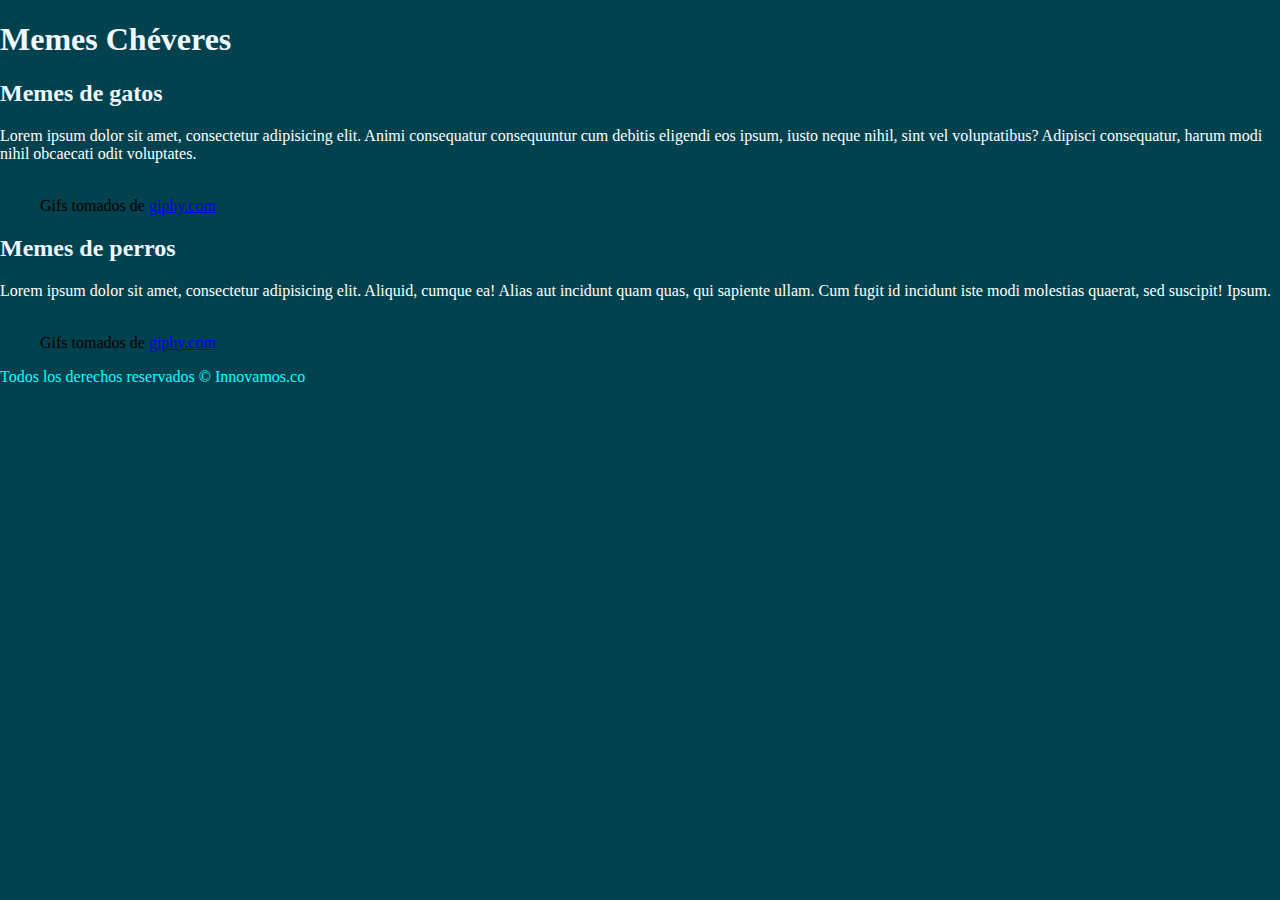
==== index.html @ ec8b159c "Primer commit curso HTML y CSS" ====
<!doctype html>
<html lang="es">
<head>
    <meta charset="UTF-8">
    <meta name="viewport"
          content="width=device-width, user-scalable=no, initial-scale=1.0, maximum-scale=1.0, minimum-scale=1.0">
    <meta http-equiv="X-UA-Compatible" content="ie=edge">
    <link rel="stylesheet" href="css/styles.css">
    <title>Fista de gifs</title>
</head>
<body>

<header>
<h1>Memes Chéveres</h1>
</header>

<main id="main">

    <section>
        <article>
            <header>
                <h2>Memes de gatos</h2>
            </header>
            <p>
                Lorem ipsum dolor sit amet, consectetur adipisicing elit. Animi consequatur consequuntur
                cum debitis eligendi eos ipsum, iusto neque nihil, sint vel voluptatibus? Adipisci consequatur,
                harum modi nihil obcaecati odit voluptates.
            </p>

            <figure>

                <img src="https://media.giphy.com/media/S3iIdbIuYNK588i8AT/giphy.gif" alt="">
                <img src="https://media.giphy.com/media/3ejmJGgVZrsbe/giphy.gif" alt="">
                <img src="https://media.giphy.com/media/HhNaLrTv7EgSs/giphy.gif" alt="">
                <img src="https://media.giphy.com/media/o3KnXAHIqsVcQ/giphy.gif" alt="">
                <img src="https://media.giphy.com/media/dad1XQLzX7asU/giphy.gif" alt="">
                <img src="https://media.giphy.com/media/11HycOC0lRrS5q/giphy.gif" alt="">


                <figcaption>
                    Gifs tomados de <a href="https://giphy.com/search/memes-de-gatos">giphy.com</a>
                </figcaption>
            </figure>

        </article>
    </section>


    <section>
        <article>
            <header>
                <h2>Memes de perros</h2>
            </header>
            <p>
                Lorem ipsum dolor sit amet, consectetur adipisicing elit. Aliquid, cumque
                ea! Alias aut incidunt quam quas,
                qui sapiente ullam. Cum fugit id incidunt iste modi molestias quaerat,
                sed suscipit! Ipsum.
            </p>

            <figure>

                <img src="https://media.giphy.com/media/HRsy1HOyJ19dK/giphy.gif" alt="">
                <img src="https://media.giphy.com/media/M9C8PHLkh0hQxraaLG/giphy.gif" alt="">
                <img src="https://media.giphy.com/media/aFTt8wvDtqKCQ/giphy.gif" alt="">
                <img src="https://media.giphy.com/media/wE63f26x4nlYY/giphy.gif" alt="">
                <img src="https://media.giphy.com/media/TAuI4vAYY3DMs/giphy.gif" alt="">
                <img src=https://media.giphy.com/media/S2S0ZDytY6yDm/giphy.gif" alt="">

                <figcaption>
                    Gifs tomados de <a href="https://giphy.com/search/memes-de-perros">giphy.com</a>

                </figcaption>
            </figure>

        </article>
    </section>

</main>

<footer>
<p>Todos los derechos reservados &copy; Innovamos.co</p>
</footer>

</body>
</html>
---- css/styles.css ----
body{
    margin: 0;
    padding: 0;
    background: #02424f;
}

header{
    color: aliceblue;
}

article p{
    color: #fff;
}

footer p{
    color: aqua;
}
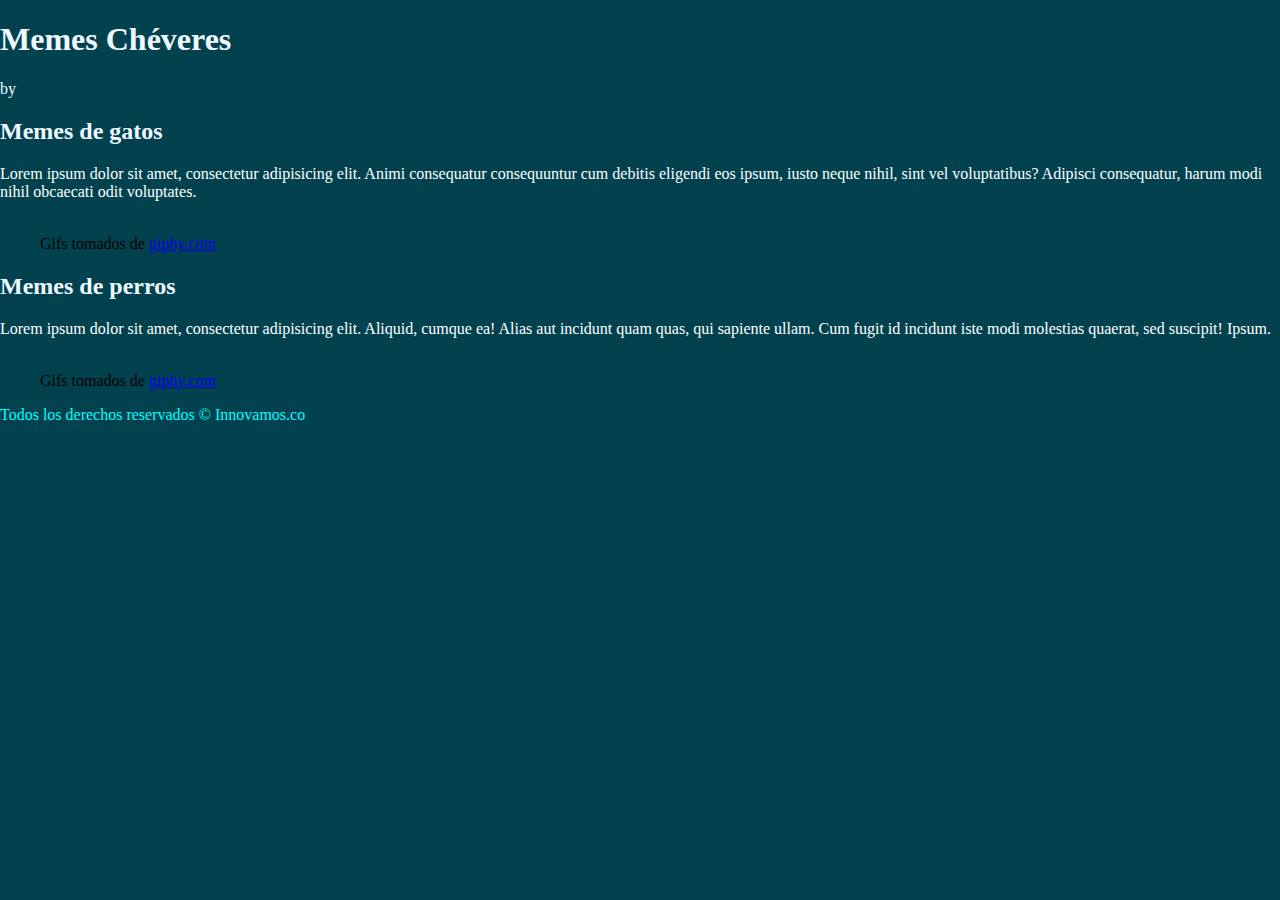
==== commit c6485274: "Uso básico de JS y CSS" ====
--- a/index.html
+++ b/index.html
@@ -12,6 +12,8 @@
 
 <header>
 <h1>Memes Chéveres</h1>
+
+    by <span id="nombre"></span>
 </header>
 
 <main id="main">
@@ -82,5 +84,6 @@
 <p>Todos los derechos reservados &copy; Innovamos.co</p>
 </footer>
 
+<script src="js/scripts.js"></script>
 </body>
 </html>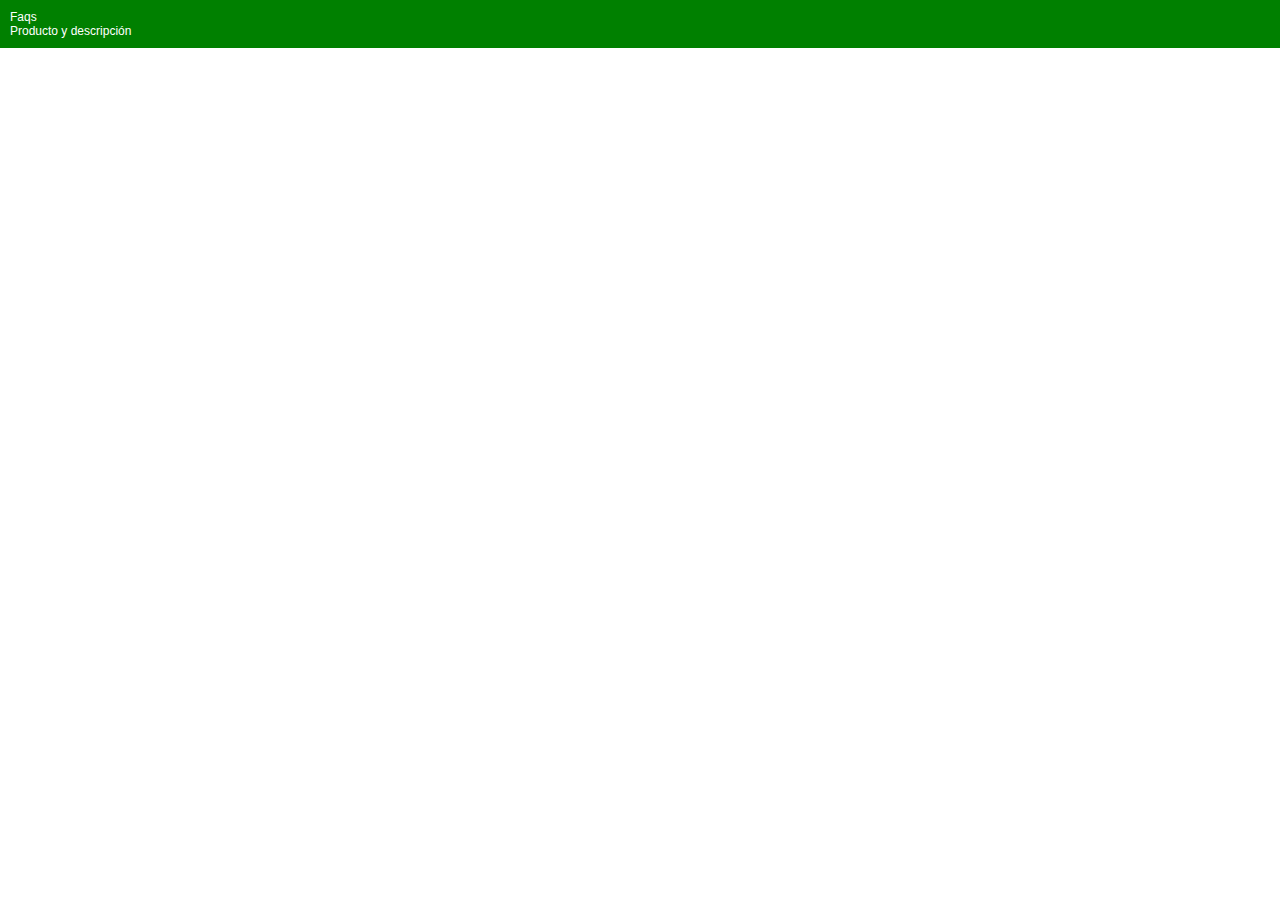
==== commit cb1a128d: "Iniciando navbar" ====
--- a/index.html
+++ b/index.html
@@ -6,84 +6,20 @@
           content="width=device-width, user-scalable=no, initial-scale=1.0, maximum-scale=1.0, minimum-scale=1.0">
     <meta http-equiv="X-UA-Compatible" content="ie=edge">
     <link rel="stylesheet" href="css/styles.css">
-    <title>Fista de gifs</title>
+    <title>Document</title>
 </head>
 <body>
 
-<header>
-<h1>Memes Chéveres</h1>
+<!--Navbar-->
 
-    by <span id="nombre"></span>
-</header>
-
-<main id="main">
-
-    <section>
-        <article>
-            <header>
-                <h2>Memes de gatos</h2>
-            </header>
-            <p>
-                Lorem ipsum dolor sit amet, consectetur adipisicing elit. Animi consequatur consequuntur
-                cum debitis eligendi eos ipsum, iusto neque nihil, sint vel voluptatibus? Adipisci consequatur,
-                harum modi nihil obcaecati odit voluptates.
-            </p>
-
-            <figure>
-
-                <img src="https://media.giphy.com/media/S3iIdbIuYNK588i8AT/giphy.gif" alt="">
-                <img src="https://media.giphy.com/media/3ejmJGgVZrsbe/giphy.gif" alt="">
-                <img src="https://media.giphy.com/media/HhNaLrTv7EgSs/giphy.gif" alt="">
-                <img src="https://media.giphy.com/media/o3KnXAHIqsVcQ/giphy.gif" alt="">
-                <img src="https://media.giphy.com/media/dad1XQLzX7asU/giphy.gif" alt="">
-                <img src="https://media.giphy.com/media/11HycOC0lRrS5q/giphy.gif" alt="">
-
-
-                <figcaption>
-                    Gifs tomados de <a href="https://giphy.com/search/memes-de-gatos">giphy.com</a>
-                </figcaption>
-            </figure>
-
-        </article>
-    </section>
-
-
-    <section>
-        <article>
-            <header>
-                <h2>Memes de perros</h2>
-            </header>
-            <p>
-                Lorem ipsum dolor sit amet, consectetur adipisicing elit. Aliquid, cumque
-                ea! Alias aut incidunt quam quas,
-                qui sapiente ullam. Cum fugit id incidunt iste modi molestias quaerat,
-                sed suscipit! Ipsum.
-            </p>
-
-            <figure>
-
-                <img src="https://media.giphy.com/media/HRsy1HOyJ19dK/giphy.gif" alt="">
-                <img src="https://media.giphy.com/media/M9C8PHLkh0hQxraaLG/giphy.gif" alt="">
-                <img src="https://media.giphy.com/media/aFTt8wvDtqKCQ/giphy.gif" alt="">
-                <img src="https://media.giphy.com/media/wE63f26x4nlYY/giphy.gif" alt="">
-                <img src="https://media.giphy.com/media/TAuI4vAYY3DMs/giphy.gif" alt="">
-                <img src=https://media.giphy.com/media/S2S0ZDytY6yDm/giphy.gif" alt="">
-
-                <figcaption>
-                    Gifs tomados de <a href="https://giphy.com/search/memes-de-perros">giphy.com</a>
-
-                </figcaption>
-            </figure>
-
-        </article>
-    </section>
-
-</main>
-
-<footer>
-<p>Todos los derechos reservados &copy; Innovamos.co</p>
-</footer>
-
+    <nav>
+        <div class="brand_image"></div>
+        <div class="nav_options">
+            <div class="option">Faqs</div>
+            <div class="option">Producto y descripción</div>
+        </div>
+    </nav>
+<!--End Navbar-->
 <script src="js/scripts.js"></script>
 </body>
 </html>--- a/css/styles.css
+++ b/css/styles.css
@@ -1,17 +1,12 @@
-body{
+html, body{
     margin: 0;
     padding: 0;
-    background: #02424f;
+    font-size: 12px;
+    font-family: Helvetica, sans-serif;
 }
 
-header{
-    color: aliceblue;
-}
-
-article p{
-    color: #fff;
-}
-
-footer p{
-    color: aqua;
+nav{
+    background-color: green;
+    padding: 10px;
+    color: white;
 }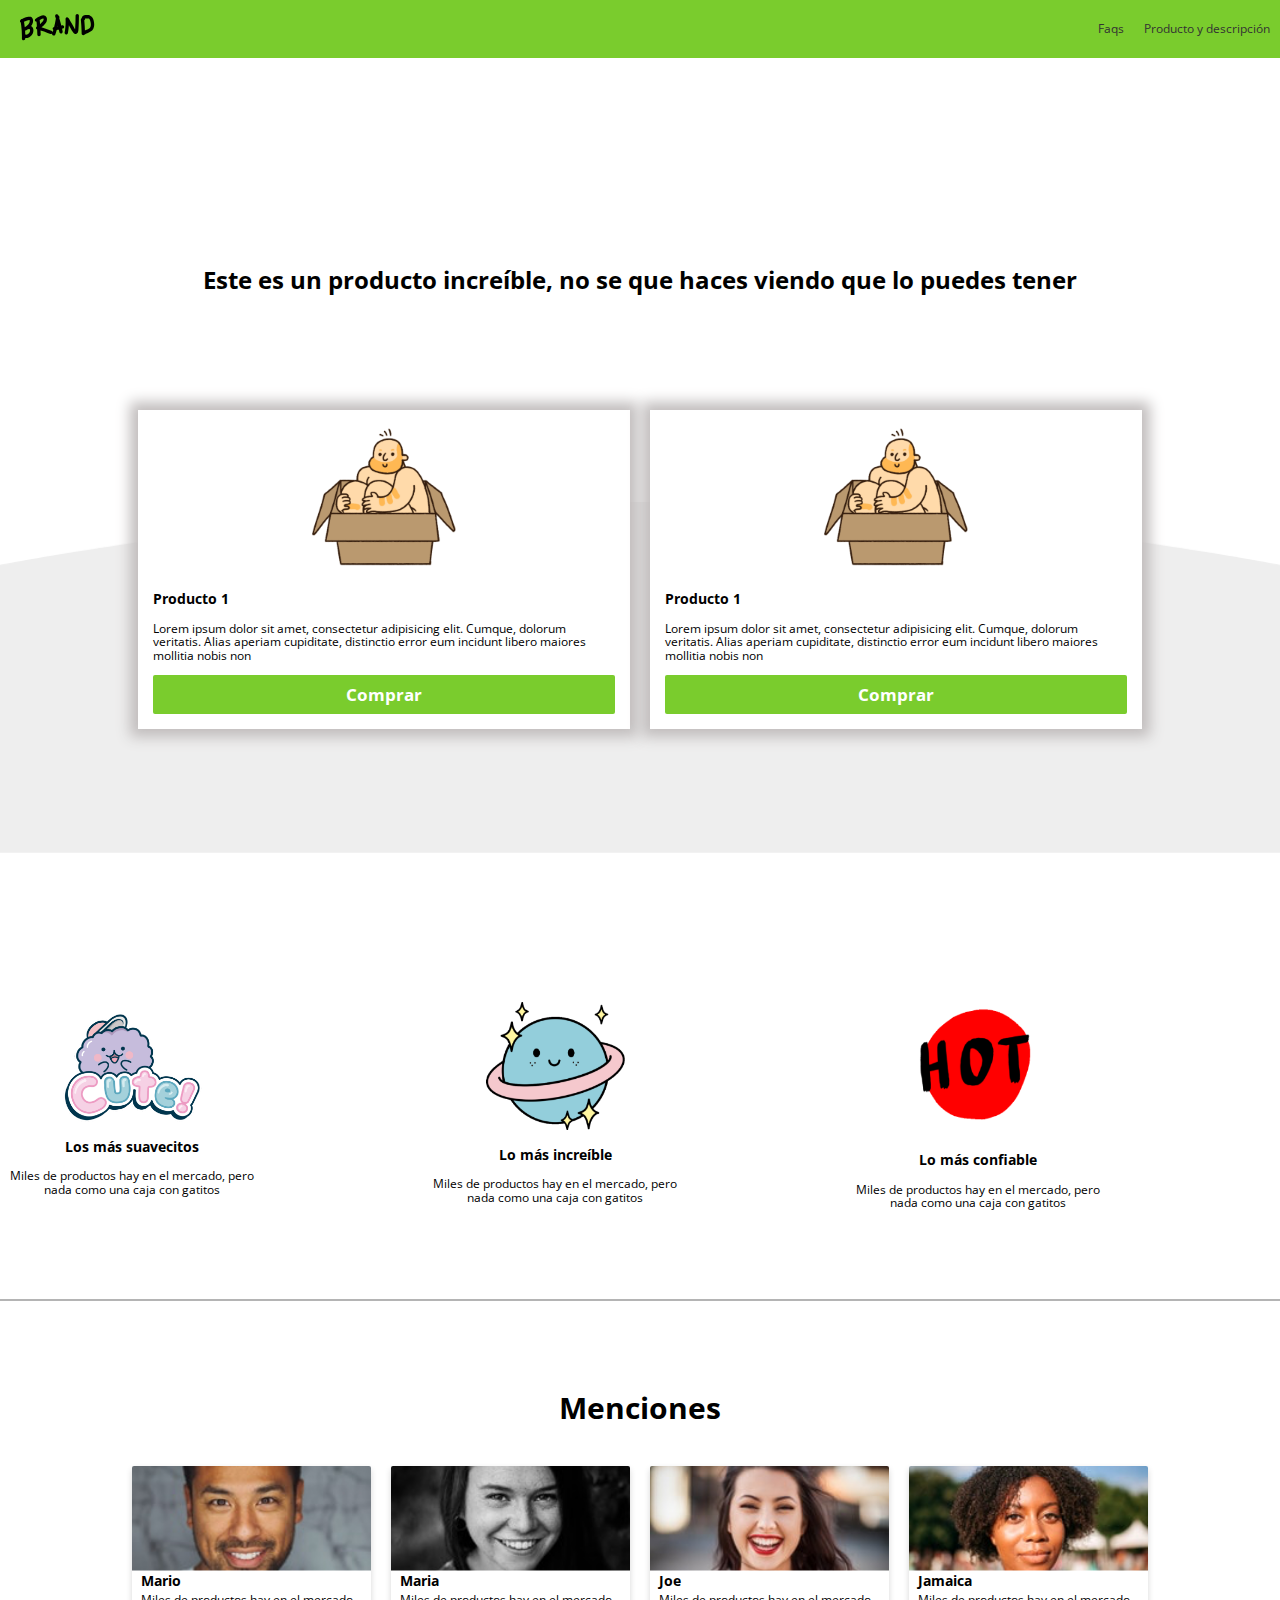
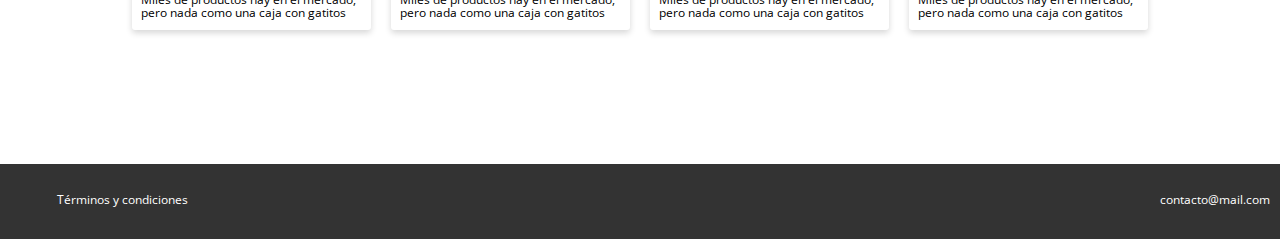
==== commit d17547ce: "Terminado responsive básico" ====
--- a/index.html
+++ b/index.html
@@ -5,21 +5,131 @@
     <meta name="viewport"
           content="width=device-width, user-scalable=no, initial-scale=1.0, maximum-scale=1.0, minimum-scale=1.0">
     <meta http-equiv="X-UA-Compatible" content="ie=edge">
+    <link rel="stylesheet" href="css/normalize.css">
     <link rel="stylesheet" href="css/styles.css">
+    <link rel="stylesheet" href="css/mobile.css">
+    <link rel="stylesheet" href="css/animations.css">
     <title>Document</title>
-</head>
+</head> <!--End Head-->
 <body>
 
 <!--Navbar-->
+<nav class="fadeInDown">
+    <div class="brand_image">
+        <img src="images/logo.png" alt="Logo">
+    </div>
+    <div class="nav_options">
+        <ul>
+            <li class="option"><a href="#">Faqs</a></li>
+            <li class="option"><a href="#">Producto y descripción</a></li>
+        </ul>
+    </div>
+</nav>
+<!--End Navbar-->
 
-    <nav>
-        <div class="brand_image"></div>
-        <div class="nav_options">
-            <div class="option">Faqs</div>
-            <div class="option">Producto y descripción</div>
+<div class="main_section fadeIn">
+    <h1>Este es un producto increíble, no se que haces viendo que lo puedes tener </h1>
+</div>
+
+<!--Start Products-->
+<section class="products fadeInUp">
+    <article class="product">
+        <section class="content">
+            <section class="img_content">
+                <img src="images/box1.png" alt="">
+            </section>
+            <h3>Producto 1</h3>
+            <p>
+                Lorem ipsum dolor sit amet, consectetur adipisicing elit. Cumque,
+                dolorum veritatis. Alias aperiam cupiditate, distinctio error eum
+                incidunt libero maiores mollitia nobis non
+            </p>
+            <button class="main_button">Comprar</button>
+        </section>
+    </article>
+    <article class="product">
+        <section class="content">
+            <section class="img_content">
+                <img src="images/box1.png" alt="">
+            </section>
+            <h3>Producto 1</h3>
+            <p>
+                Lorem ipsum dolor sit amet, consectetur adipisicing elit. Cumque,
+                dolorum veritatis. Alias aperiam cupiditate, distinctio error eum
+                incidunt libero maiores mollitia nobis non
+            </p>
+            <button class="main_button">Comprar</button>
+        </section>
+    </article>
+</section>
+<!--End Products-->
+
+<!--Start Features-->
+<section class="features">
+    <article class="feature">
+        <div class="feature_content">
+            <img src="images/b1.png" alt="">
+            <h3>Los más suavecitos</h3>
+            <p>Miles de productos hay en el mercado, pero nada como una caja con gatitos</p>
         </div>
-    </nav>
-<!--End Navbar-->
+    </article>
+    <article class="feature">
+        <div class="feature_content">
+            <img src="images/b2.png" alt="">
+            <h3>Lo más increíble</h3>
+            <p>Miles de productos hay en el mercado, pero nada como una caja con gatitos</p>
+        </div>
+    </article>
+    <article class="feature">
+        <div class="feature_content">
+            <img src="images/b3.png" alt="">
+            <h3>Lo más confiable</h3>
+            <p>Miles de productos hay en el mercado, pero nada como una caja con gatitos</p>
+        </div>
+    </article>
+</section>
+
+<hr class="separator"/>
+
+<h2 class="subtitle">Menciones</h2>
+
+<section class="mentions">
+    <article class="mention">
+        <img src="images/p1.png" alt="">
+        <div class="mention_content">
+            <h3>Mario</h3>
+            <p>Miles de productos hay en el mercado, pero nada como una caja con gatitos</p>
+        </div>
+    </article>
+    <article class="mention">
+        <img src="images/p2.png" alt="">
+        <div class="mention_content">
+            <h3>Maria</h3>
+            <p>Miles de productos hay en el mercado, pero nada como una caja con gatitos</p>
+        </div>
+    </article>
+    <article class="mention">
+        <img src="images/p3.png" alt="">
+        <div class="mention_content">
+            <h3>Joe</h3>
+            <p>Miles de productos hay en el mercado, pero nada como una caja con gatitos</p>
+        </div>
+    </article>
+    <article class="mention">
+        <img src="images/p4.png" alt="">
+        <div class="mention_content">
+            <h3>Jamaica</h3>
+            <p>Miles de productos hay en el mercado, pero nada como una caja con gatitos</p>
+        </div>
+    </article>
+</section>
+
+<footer id="footer">
+    <ul>
+        <li>Términos y condiciones</li>
+        <li>contacto@mail.com</li>
+    </ul>
+</footer>
 <script src="js/scripts.js"></script>
 </body>
 </html>--- a/css/styles.css
+++ b/css/styles.css
@@ -1,12 +1,180 @@
-html, body{
+@import url('https://fonts.googleapis.com/css?family=Open+Sans:400,600,700,800&display=swap');
+
+/* -------------------- Inicio Variables-------------*/
+:root {
+    --color-verde: #7acc2d;
+    --color-verde-acento: #538c1e;
+    --color-blanco: #ffffff;
+    --color-gris: rgba(114, 114, 114, 0.53);
+    --color-negro: #333333;
+    /** Espaciados **/
+    --padding: 10px;
+    /** Tipografía **/
+    --normal: 12px;
+    --cabecera-3: 30px;
+    /** Box Shadow **/
+    --box: 0px 0 13px 8px #c1bdbd;
+    --box-menciones: 0 3px 6px #00000029;
+}
+
+
+/* -------------------- Fin Variables -------------*/
+
+html, body {
     margin: 0;
     padding: 0;
-    font-size: 12px;
-    font-family: Helvetica, sans-serif;
+    font-size: var(--normal);
+    font-family: "Open Sans", sans-serif;
 }
 
-nav{
-    background-color: green;
-    padding: 10px;
-    color: white;
+nav {
+    display: flex;
+    background-color: var(--color-verde);
+    padding-left: 20px;
+    color: var(--color-blanco);
+    justify-content: space-between;
+    align-items: center;
+}
+
+nav ul {
+    display: flex;
+}
+
+nav li {
+    list-style: none;
+    padding: var(--padding);
+}
+
+nav li a {
+    color: var(--color-negro);
+    text-decoration: none;
+}
+
+nav li a:hover {
+    color: var(--color-blanco);
+}
+
+/* -------------------- Main Section -------------*/
+
+.main_section {
+    padding: 15%;
+    text-align: center;
+}
+
+.products {
+    background-image: url("../images/curve.png");
+    padding: 10%;
+    background-size: cover;
+    background-position: center top;
+    background-repeat: no-repeat;
+    display: flex;
+    height: 95px;
+}
+
+.product {
+    margin-top: -230px;
+    padding: var(--padding);
+}
+
+.product .content {
+    background: var(--color-blanco);
+    padding: 15px;
+    box-shadow: var(--box);
+}
+
+.img_content {
+    text-align: center;
+}
+
+.main_button {
+    background-color: var(--color-verde);
+    border: 0;
+    width: 100%;
+    padding: var(--padding);
+    font-size: 17px;
+    font-weight: bold;
+    color: var(--color-blanco);
+    cursor: pointer;
+    border-radius: 2px;
+}
+
+.main_button:hover {
+    background-color: var(--color-verde-acento);
+}
+
+/********** Beneficios *******/
+
+.features {
+    display: flex;
+    align-items: center;
+    justify-content: center;
+    margin: 0 0 77px 0;
+}
+
+.feature {
+    text-align: center;
+    margin-top: 12rem;
+    max-width: 33.3%;
+}
+
+.feature_content {
+    width: 60%;
+}
+
+.features img {
+    max-width: 139px;
+}
+
+.separator {
+    border: 0.5px solid var(--color-gris);
+}
+
+/************** Menciones **********/
+.subtitle {
+    margin-top: 90px;
+    font-size: var(--cabecera-3);
+    text-align: center;
+    margin-bottom: 30px;
+}
+
+.mentions {
+    display: flex;
+    align-items: center;
+    justify-content: center;
+}
+
+.mention {
+    border-radius: 3px;
+    max-width: 239px;
+    margin: var(--padding);
+    box-shadow: var(--box-menciones);
+}
+
+.mention_content {
+    margin: 0 9px 0 9px;
+}
+
+.mention_content h3 {
+    margin: 0;
+    padding: 0;
+}
+
+.mention_content p {
+    margin: 3px 0 10px 0;
+}
+
+/************** Footer **********/
+footer {
+    margin-top: 124px;
+    background-color: var(--color-negro);
+    padding: 17px 10px 20px 17px;
+    color: var(--color-blanco);
+    bottom: 0;
+}
+
+footer ul {
+    display: flex;
+    justify-content: space-between;
+    align-items: center;
+    list-style: none;
 }--- a/css/mobile.css
+++ b/css/mobile.css
@@ -0,0 +1,35 @@
+@media (max-width: 600px) {
+    .products{
+        display: inherit;
+        height: auto;
+    }
+    .product{
+        margin-top: auto;
+    }
+    .features{
+        text-align: center;
+        display: inherit;
+    }
+    .feature {
+        margin-top: 1rem;
+        max-width: 100%;
+    }
+    .feature_content{
+        width: 100%;
+    }
+    .mentions{
+        display: inherit;
+    }
+    .mention{
+        max-width: 100%;
+    }
+    .mention img{
+        width: 100%;
+    }
+    .mention_content p {
+        padding-bottom: 10px;
+    }
+    .main_section{
+        padding: 4%;
+    }
+}--- a/css/animations.css
+++ b/css/animations.css
@@ -0,0 +1,50 @@
+/* https://daneden.github.io/animate.css/ */
+
+.fadeIn {
+    animation-duration: 2.5s;
+    animation-fill-mode: both;
+    animation-name: fadeIn;
+}
+
+@keyframes fadeIn {
+    from {
+        opacity: 0;
+    }
+    to {
+        opacity: 1;
+    }
+}
+
+.fadeInDown {
+    animation-duration: 1s;
+    animation-fill-mode: both;
+    animation-name: fadeInDown;
+}
+
+@keyframes fadeInDown {
+    from {
+        opacity: 0;
+        transform: translate3d(0, -100%, 0);
+    }
+    to {
+        opacity: 1;
+        transform: translate3d(0, 0, 0);
+    }
+}
+
+.fadeInUp {
+    animation-duration: 1s;
+    animation-fill-mode: both;
+    animation-name: fadeInUp;
+}
+
+@keyframes fadeInUp {
+    from {
+        opacity: 0;
+        transform: translate3d(0, 100%, 0);
+    }
+    to {
+        opacity: 1;
+        transform: translate3d(0, 0, 0);
+    }
+}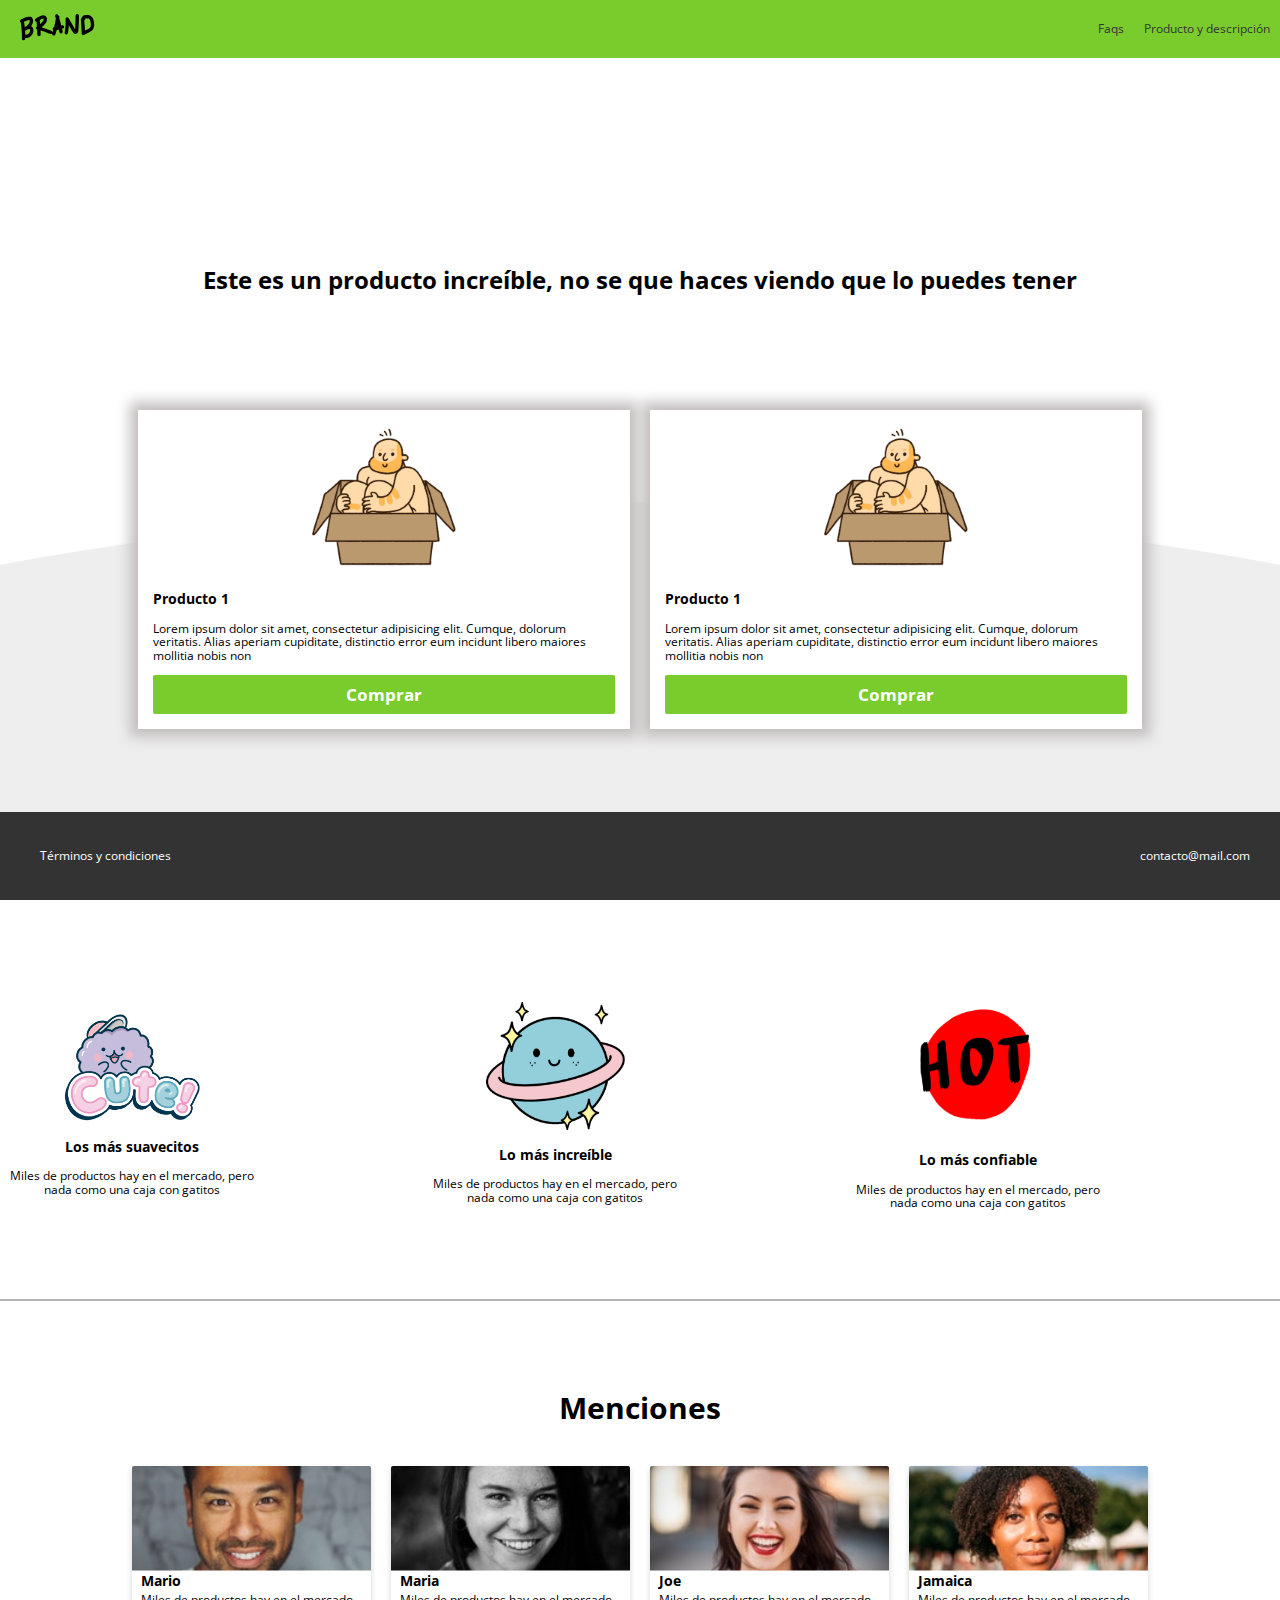
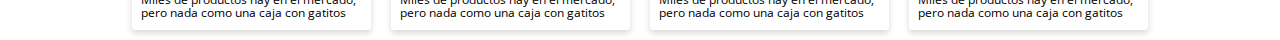
==== commit 3f830dc1: "Sistema de grid completado" ====
--- a/index.html
+++ b/index.html
@@ -88,8 +88,11 @@
         </div>
     </article>
 </section>
+<!--End Features-->
 
 <hr class="separator"/>
+
+<!--Start Mentions-->
 
 <h2 class="subtitle">Menciones</h2>
 
@@ -123,13 +126,17 @@
         </div>
     </article>
 </section>
+<!--End Mentions-->
 
+<!--Start Footer-->
 <footer id="footer">
     <ul>
         <li>Términos y condiciones</li>
         <li>contacto@mail.com</li>
     </ul>
 </footer>
+<!--End Footer-->
+
 <script src="js/scripts.js"></script>
 </body>
 </html>--- a/css/styles.css
+++ b/css/styles.css
@@ -165,11 +165,14 @@
 
 /************** Footer **********/
 footer {
+    text-align: center;
     margin-top: 124px;
     background-color: var(--color-negro);
-    padding: 17px 10px 20px 17px;
+    padding: 25px 0 25px 0;
     color: var(--color-blanco);
     bottom: 0;
+    width: 100%;
+    position: fixed;
 }
 
 footer ul {
@@ -177,4 +180,5 @@
     justify-content: space-between;
     align-items: center;
     list-style: none;
+    margin-right: 30px;
 }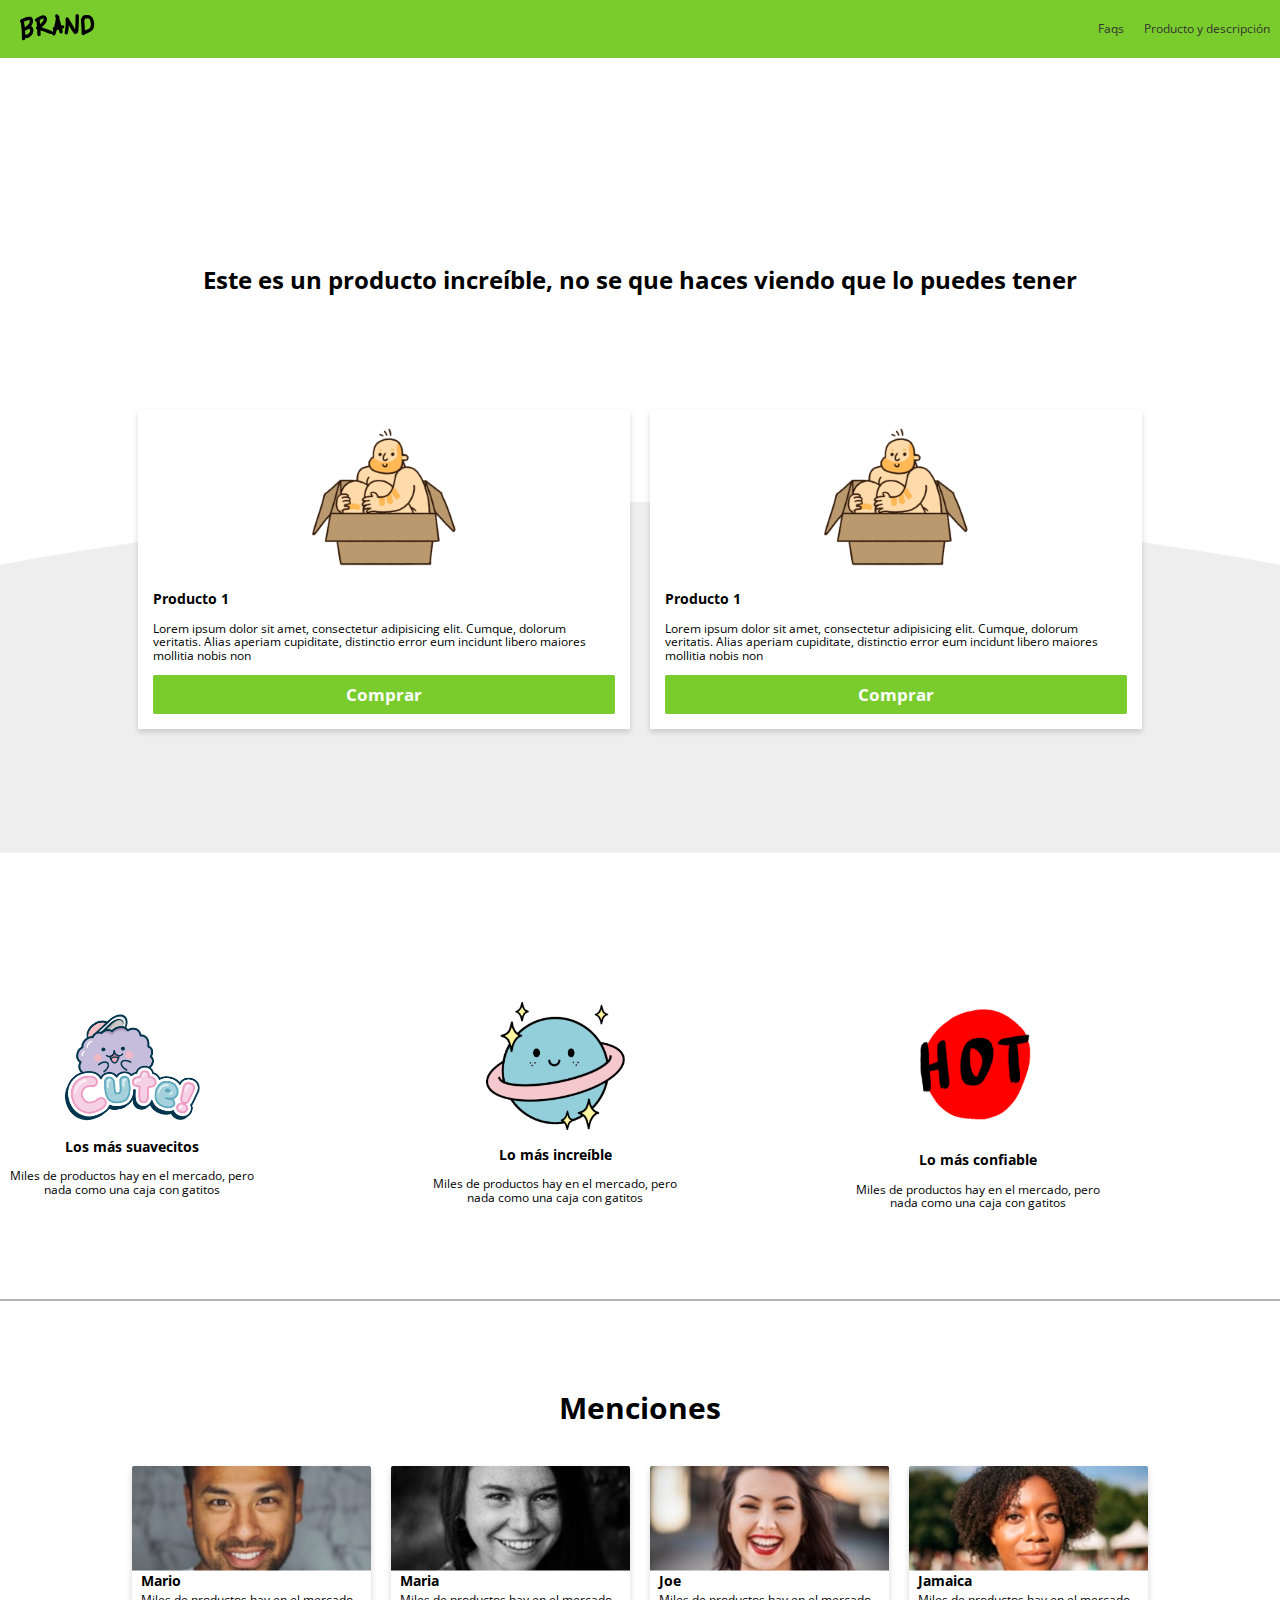
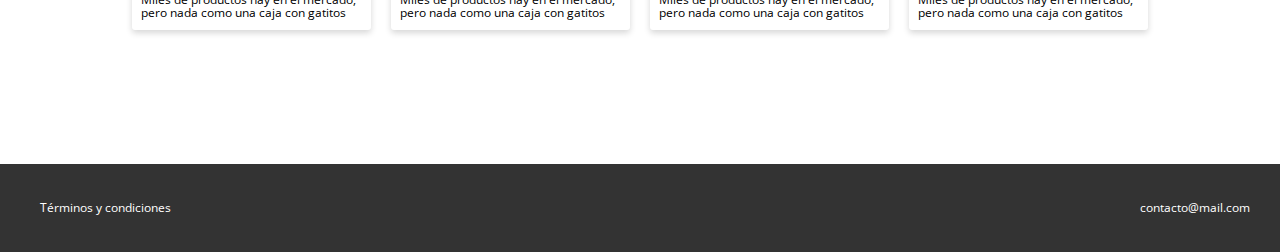
==== commit ca41a913: "Terminado página de fallo de compra y éxito" ====
--- a/index.html
+++ b/index.html
@@ -44,7 +44,7 @@
                 dolorum veritatis. Alias aperiam cupiditate, distinctio error eum
                 incidunt libero maiores mollitia nobis non
             </p>
-            <button class="main_button">Comprar</button>
+            <button class="main_button" onclick="location.href='venta.html'">Comprar</button>
         </section>
     </article>
     <article class="product">
@@ -58,7 +58,7 @@
                 dolorum veritatis. Alias aperiam cupiditate, distinctio error eum
                 incidunt libero maiores mollitia nobis non
             </p>
-            <button class="main_button">Comprar</button>
+            <button class="main_button" onclick="location.href='venta.html'">Comprar</button>
         </section>
     </article>
 </section>
--- a/css/styles.css
+++ b/css/styles.css
@@ -13,7 +13,7 @@
     --normal: 12px;
     --cabecera-3: 30px;
     /** Box Shadow **/
-    --box: 0px 0 13px 8px #c1bdbd;
+    --box: 0px 3px 6px #00000029;
     --box-menciones: 0 3px 6px #00000029;
 }
 
@@ -25,6 +25,10 @@
     padding: 0;
     font-size: var(--normal);
     font-family: "Open Sans", sans-serif;
+}
+
+p, label{
+    font-size: var(--normal);
 }
 
 nav {
@@ -163,6 +167,45 @@
     margin: 3px 0 10px 0;
 }
 
+/************************************************ Products Page **/
+.productos .row img {
+    max-width: 60%;
+}
+
+.productos .row {
+    margin-top: 100px;
+}
+
+
+/************************************************ Venta Page **/
+.venta{
+    padding: 100px;
+}
+.modulo_pago{
+    background-color: var(--color-blanco);
+    box-shadow: var(--box);
+    padding: var(--padding);
+}
+.modulo_pago_images{
+    margin: auto;
+    max-width: 150px;
+}
+
+.form_venta {
+    padding: var(--padding);
+}
+
+.form_venta input:not(:last-child){
+    margin: 5px 0 10px 0;
+    height: 35px;
+    width: 100%;
+    display: block;
+    outline: none;
+    border: 1px solid;
+    border-radius: 2px;
+}
+
+
 /************** Footer **********/
 footer {
     text-align: center;
@@ -172,7 +215,6 @@
     color: var(--color-blanco);
     bottom: 0;
     width: 100%;
-    position: fixed;
 }
 
 footer ul {
